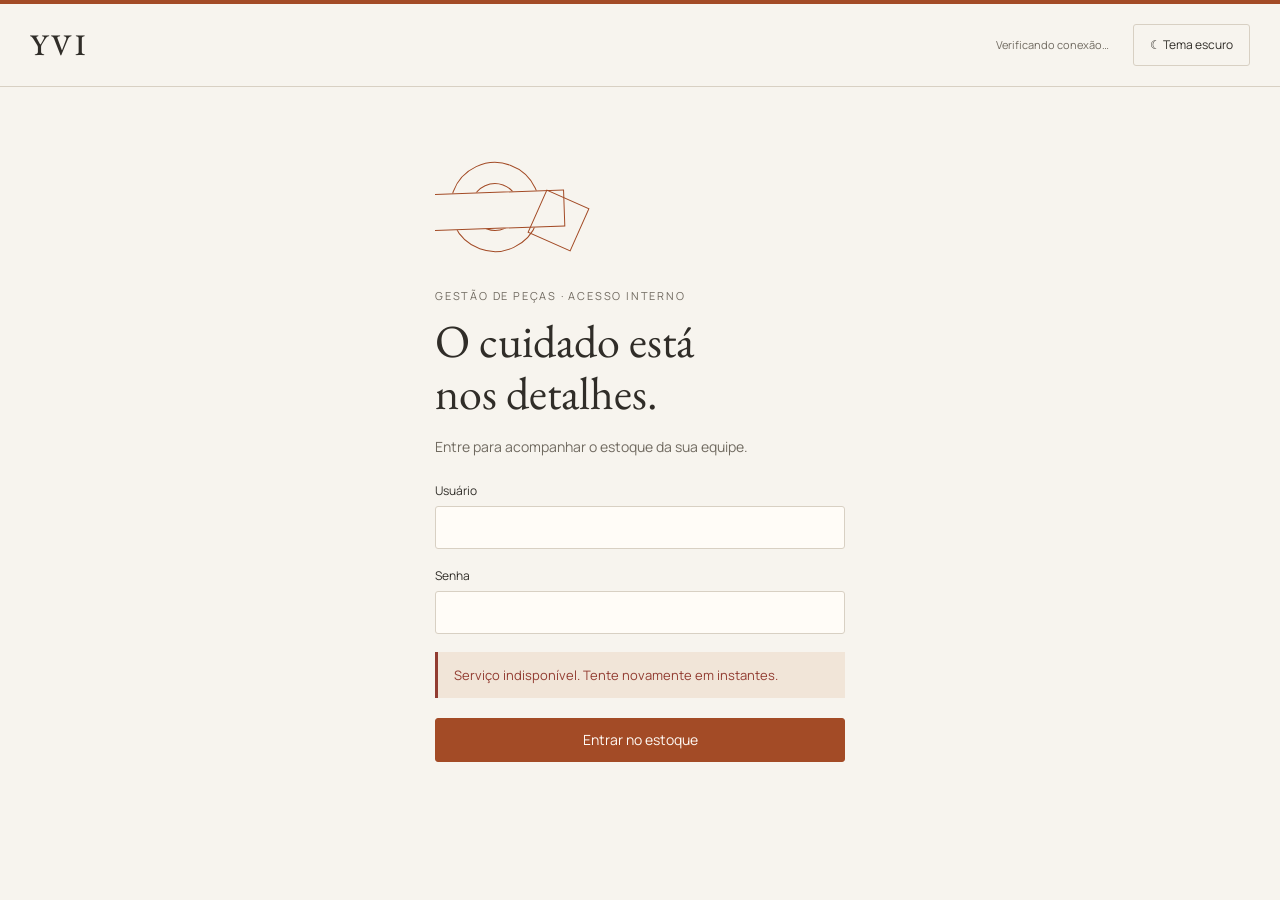
==== templates/index.html @ d7c3c2e6 "Add files via upload" ====
<!doctype html>
<html lang="pt-BR">
<head>
  <meta charset="utf-8"><meta name="viewport" content="width=device-width,initial-scale=1">
  <meta name="color-scheme" content="light dark">
  <title>YVI · Gestão de peças</title>
  <link rel="icon" href="/static/img/yvi.svg">
  <script src="/static/js/theme.js"></script>
  <link rel="stylesheet" href="/static/css/style.css">
  <script src="/static/vendor/socket.io.min.js" defer></script>
  <script src="/static/js/app.js" type="module"></script>
</head>
<body>
  <a class="skip-link" href="#content">Ir para o conteúdo</a>
  <header class="top"><a href="#dashboard" class="brand" aria-label="YVI, início">YVI</a><div class="top-actions"><span id="connection" class="connection" role="status">Verificando conexão…</span><span id="user-name"></span><button id="profile" type="button" class="button quiet profile-button" hidden>Meu perfil</button><button id="theme-toggle" class="button quiet" type="button" aria-label="Alternar tema claro ou escuro">Tema</button><button id="logout" class="button quiet" type="button" hidden>Sair</button></div></header>
  <div id="workspace" class="shell sidebar-collapsed" hidden>
    <aside class="sidebar" id="sidebar"><button id="sidebar-toggle" type="button" class="sidebar-toggle" aria-controls="sidebar-nav" aria-expanded="false" aria-label="Expandir menu" title="Expandir menu"><svg viewBox="0 0 24 24" aria-hidden="true"><path d="m9 5 7 7-7 7"/></svg><span class="nav-label">Recolher menu</span></button><p class="eyebrow">Seu espaço de trabalho</p><nav id="sidebar-nav" aria-label="Navegação principal">
      <button data-view="dashboard" data-permission="dashboard" aria-label="Visão geral" title="Visão geral"><svg viewBox="0 0 24 24" aria-hidden="true"><path d="M3 3h7v7H3zM14 3h7v7h-7zM3 14h7v7H3zM14 14h7v7h-7z"/></svg><span class="nav-label">Visão geral</span></button>
      <button data-view="products" data-permission="products_view" aria-label="Peças e Estoque" title="Peças e Estoque"><svg viewBox="0 0 24 24" aria-hidden="true"><path d="m3 7 9-4 9 4v10l-9 4-9-4V7Zm0 0 9 4 9-4M12 11v10M7 5l9 4"/></svg><span class="nav-label">Peças e Estoque</span></button>
      <button data-view="movements" data-permission="products_view" aria-label="Movimentações" title="Movimentações"><svg viewBox="0 0 24 24" aria-hidden="true"><path d="M3 7h17m-5-5 5 5-5 5M21 17H4m5-5-5 5 5 5"/></svg><span class="nav-label">Movimentações</span></button>
      <button data-view="alerts" data-permission="alerts_view" aria-label="Reposição" title="Reposição"><svg viewBox="0 0 24 24" aria-hidden="true"><path d="M12 3 2 21h20L12 3ZM12 9v5M12 17v1"/></svg><span class="nav-label">Reposição</span></button>
      <button data-view="categories" data-permission="categories_manage" aria-label="Categorias" title="Categorias"><svg viewBox="0 0 24 24" aria-hidden="true"><path d="M3 4h7l3 3h8v13H3V4ZM3 10h18"/></svg><span class="nav-label">Categorias</span></button>
      <button data-view="branches" data-permission="branches_manage" aria-label="Unidades da rede" title="Unidades da rede"><svg viewBox="0 0 24 24" aria-hidden="true"><path d="M4 21V7l8-4 8 4v14M2 21h20M9 21v-6h6v6M8 9h1M15 9h1M8 12h1M15 12h1"/></svg><span class="nav-label">Unidades da rede</span></button>
      <button data-view="users" data-permission="users_manage" aria-label="Usuários e acessos" title="Usuários e acessos"><svg viewBox="0 0 24 24" aria-hidden="true"><path d="M9 12a4 4 0 1 0 0-8 4 4 0 0 0 0 8ZM2 21v-2a7 7 0 0 1 14 0v2M17 4a4 4 0 0 1 0 8M19 15a6 6 0 0 1 3 6"/></svg><span class="nav-label">Usuários e acessos</span></button>
      <button data-view="reports" data-permission="reports_export" aria-label="Relatórios" title="Relatórios"><svg viewBox="0 0 24 24" aria-hidden="true"><path d="M5 3h10l4 4v14H5V3ZM14 3v5h5M8 17v-3M12 17v-6M16 17v-4"/></svg><span class="nav-label">Relatórios</span></button>
    </nav><div class="sidebar-footer">Cada peça,<br>no lugar certo.</div></aside>
    <main id="content" tabindex="-1"><div id="page-status" class="notice" role="status" aria-live="polite" hidden></div><section id="page" aria-busy="true"></section></main>
  </div>
  <section id="login-panel" class="login-panel"><div class="login-art" aria-hidden="true"><div class="ring"></div></div><p class="eyebrow">Gestão de peças · acesso interno</p><h1>O cuidado está<br>nos detalhes.</h1><p class="muted">Entre para acompanhar o estoque da sua equipe.</p><form id="login-form"><label>Usuário<input name="username" autocomplete="username" maxlength="100" required></label><label>Senha<input name="password" type="password" autocomplete="current-password" maxlength="128" required></label><div id="login-error" class="notice error" role="alert" hidden></div><button type="submit" class="button primary">Entrar no estoque</button></form></section>
  <dialog id="editor" aria-labelledby="editor-title"><div class="dialog-heading"><div><p class="eyebrow" id="editor-kicker">Cadastro</p><h2 id="editor-title"></h2></div><button type="button" id="editor-close" class="button quiet">Fechar</button></div><div id="editor-content"></div></dialog>
  <div id="toast" class="toast" role="status" aria-live="polite" hidden></div>
  <noscript><p class="notice error">Ative o JavaScript no navegador para usar o sistema.</p></noscript>
</body>
</html>
---- static/css/style.css ----
@font-face{font-family:Manrope;src:url('/static/fonts/manrope-variable.ttf') format('truetype');font-style:normal;font-weight:200 800;font-display:swap}
@font-face{font-family:'EB Garamond';src:url('/static/fonts/eb-garamond-variable.ttf') format('truetype');font-style:normal;font-weight:400 800;font-display:swap}
:root{color-scheme:light;--paper:#f7f4ee;--panel:#fffcf7;--ink:#302d28;--muted:#706a60;--line:#d8d0c3;--accent:#a34b26;--tint:#f1e5d8;--good:#426448;--bad:#923c31;--on-accent:#fffaf5;--shadow:0 20px 80px #302d2833}
:root[data-theme=dark]{color-scheme:dark;--paper:#22221f;--panel:#2b2b27;--ink:#eee8dc;--muted:#bab3a5;--line:#4b4941;--accent:#e59b73;--tint:#3b3028;--good:#a9c5a4;--bad:#f0a399;--on-accent:#241a13;--shadow:0 20px 80px #0007}
*{box-sizing:border-box}body{margin:0;background:var(--paper);color:var(--ink);font:14px/1.55 Manrope,Arial,sans-serif}button,input,select,textarea{font:inherit;color:inherit}button{cursor:pointer}button:disabled{opacity:.55;cursor:default}button:focus-visible,a:focus-visible,input:focus-visible,select:focus-visible,textarea:focus-visible{outline:2px solid var(--accent);outline-offset:3px}[hidden]{display:none!important}a{color:var(--accent)}h1,h2,h3,p{margin:0}h1{font:400 44px/1.13 'EB Garamond',Georgia,serif}h2{font:400 29px/1.2 'EB Garamond',Georgia,serif}h3{font:500 23px/1.25 'EB Garamond',Georgia,serif}.muted{color:var(--muted)}.eyebrow{text-transform:uppercase;letter-spacing:1.8px;font-size:11px;color:var(--muted);margin-bottom:12px}.skip-link{position:absolute;left:15px;top:-80px;padding:10px;background:var(--panel);z-index:10}.skip-link:focus{top:10px}
.top{padding:20px 30px;border-top:4px solid var(--accent);border-bottom:1px solid var(--line);display:flex;align-items:center;justify-content:space-between;gap:20px;flex-wrap:wrap}.brand{font:500 30px/1 'EB Garamond',Georgia,serif;letter-spacing:3px;color:var(--ink);text-decoration:none}.brand span{font:400 12px Manrope,Arial,sans-serif;letter-spacing:2px;margin-left:8px}.top-actions{display:flex;align-items:center;gap:12px;flex-wrap:wrap;font-size:12px}.connection{font-size:11px;color:var(--muted)}.connection.offline{color:var(--bad)}
.shell{display:grid;grid-template-columns:210px minmax(0,1fr);max-width:1700px;margin:auto;min-height:calc(100vh - 90px)}.sidebar{padding:30px 18px;border-right:1px solid var(--line);display:flex;flex-direction:column}.sidebar .eyebrow{margin-left:10px}nav{display:flex;flex-direction:column;gap:7px}nav button{border:0;background:transparent;text-align:left;padding:12px 13px;border-radius:3px;transition:background .18s,color .18s}nav button:hover,nav button[aria-current=page]{background:var(--tint);color:var(--accent)}nav button[aria-current=page]{font-weight:600}.sidebar-footer{margin-top:auto;padding:50px 10px 10px;color:var(--muted);font:400 21px 'EB Garamond',Georgia,serif}.sidebar-footer p{font:11px Manrope,Arial,sans-serif;margin-top:20px}main{padding:36px;min-width:0}main:focus{outline:none}.page-heading{display:flex;align-items:center;justify-content:space-between;gap:20px;flex-wrap:wrap;margin-bottom:25px}.page-heading p.muted{margin-top:10px;font-size:13px}.actions{display:flex;gap:9px;align-items:center;flex-wrap:wrap}.button{padding:10px 16px;border:1px solid var(--line);border-radius:3px;background:var(--panel);text-decoration:none;display:inline-flex;align-items:center;justify-content:center;gap:8px;min-height:42px;transition:background .18s,transform .18s}.button:hover:not(:disabled){background:var(--tint);transform:translateY(-1px)}.button.primary{background:var(--accent);color:var(--on-accent);border-color:var(--accent)}.button.quiet{background:transparent}.button.danger{color:var(--bad)}.button.small{padding:7px 10px;font-size:12px;min-height:34px}.text-button{color:var(--accent);background:transparent;border:0;padding:7px 0;text-decoration:underline;text-underline-offset:4px}
.hero{display:grid;grid-template-columns:minmax(0,1fr) 220px;gap:30px;align-items:center;margin-bottom:32px}.hero h1{font-size:52px}.hero .muted{margin-top:15px}.art,.login-art{height:190px;position:relative;overflow:hidden;color:var(--accent)}.ring{position:absolute;top:20px;left:35px;width:140px;height:140px;border:1px solid currentColor;border-radius:50%;transform:rotate(-25deg)}.ring:before{content:'';position:absolute;inset:20px;border:1px solid currentColor;border-radius:50%}.ring:after{content:'';position:absolute;left:-20px;top:58px;width:190px;height:35px;border:1px solid currentColor;transform:rotate(23deg);background:var(--paper)}.art:after,.login-art:after{content:'';position:absolute;left:140px;top:105px;width:65px;height:65px;border:1px solid currentColor;transform:rotate(24deg)}.metrics{display:grid;grid-template-columns:repeat(3,minmax(0,1fr));border-top:1px solid var(--line);border-bottom:1px solid var(--line);margin:20px 0 28px}.metric{padding:22px 20px 22px 0}.metric+.metric{border-left:1px solid var(--line);padding-left:25px}.metric .value{font:400 40px/1.1 'EB Garamond',Georgia,serif;margin:7px 0}.metric small{font-size:12px;color:var(--muted)}.financials{display:flex;gap:22px;flex-wrap:wrap;margin:0 0 25px;color:var(--muted);font-size:13px}.financials strong{color:var(--ink);font-weight:500}.section-heading{display:flex;align-items:center;justify-content:space-between;gap:15px;flex-wrap:wrap;margin:28px 0 12px}
.filters{display:flex;gap:12px;flex-wrap:wrap;margin-bottom:20px;align-items:end}.filters label{flex:1;min-width:150px}.filters .search{flex:2;min-width:220px}label{display:block;font-size:12px}input,select,textarea{display:block;width:100%;background:var(--panel);border:1px solid var(--line);border-radius:3px;padding:11px;margin-top:6px;min-width:0}input[type=checkbox]{width:20px;height:20px;accent-color:var(--accent);display:inline-block;margin:0;vertical-align:middle}textarea{resize:vertical}.table-wrap{overflow-x:auto}table{width:100%;border-collapse:collapse;text-align:left;font-size:13px}th{font-weight:500;color:var(--muted);font-size:11px;letter-spacing:.5px;white-space:nowrap}th,td{padding:14px 10px;border-bottom:1px solid var(--line);vertical-align:middle}th:first-child,td:first-child{padding-left:0}th:last-child,td:last-child{padding-right:0}td strong{font-weight:600}td .sub{display:block;color:var(--muted);font-size:11px;margin-top:3px}.numeric{text-align:right;font-variant-numeric:tabular-nums;white-space:nowrap}.badge{font-size:11px;white-space:nowrap;color:var(--good)}.badge.low{color:var(--accent)}.badge.out{color:var(--bad)}td .actions{flex-wrap:nowrap}.pager{display:flex;justify-content:space-between;gap:10px;align-items:center;flex-wrap:wrap;margin-top:20px;color:var(--muted);font-size:12px}.empty{padding:36px 15px;text-align:center;color:var(--muted)}.notice{padding:13px 16px;border-left:3px solid var(--accent);background:var(--tint);font-size:13px;margin-bottom:20px;overflow-wrap:anywhere}.notice.error{border-color:var(--bad);color:var(--bad)}.notice .button{margin-left:12px}.split{display:grid;grid-template-columns:1fr 1fr;gap:28px}.activity{padding:14px 0;border-bottom:1px solid var(--line);display:flex;justify-content:space-between;gap:20px}.activity small{display:block;color:var(--muted)}.report{border-top:1px solid var(--line);padding:24px 0}.report p{margin:12px 0 20px}.loading{padding:40px 0;color:var(--muted)}
.login-panel{max-width:460px;margin:45px auto;padding:25px}.login-panel .login-art{height:110px;margin-bottom:20px}.login-panel .ring{width:90px;height:90px;left:15px;top:5px}.login-panel .ring:after{width:130px;top:30px}.login-panel .login-art:after{left:100px;top:40px;width:45px;height:45px}.login-panel h1{font-size:46px}.login-panel .muted{margin:16px 0 24px}.login-panel label{margin-bottom:18px}.login-panel .button{width:100%}dialog{width:min(640px,calc(100% - 30px));max-height:calc(100dvh - 40px);border:1px solid var(--line);border-radius:5px;background:var(--panel);color:var(--ink);padding:26px;box-shadow:var(--shadow);overflow:auto}dialog::backdrop{background:#17151188;backdrop-filter:blur(4px)}.dialog-heading{display:flex;align-items:start;justify-content:space-between;gap:15px;border-bottom:1px solid var(--line);padding-bottom:18px;margin-bottom:22px}.form-grid{display:grid;grid-template-columns:1fr 1fr;gap:17px}.full{grid-column:1/-1}.form-footer{display:flex;gap:10px;justify-content:flex-end;flex-wrap:wrap;margin-top:24px;padding-top:20px;border-top:1px solid var(--line)}.form-error{color:var(--bad);font-size:12px;margin-top:6px}.balance{display:flex;justify-content:space-between;gap:20px;flex-wrap:wrap;padding:16px 0;border-top:1px solid var(--line);border-bottom:1px solid var(--line);margin-top:20px;color:var(--muted);font-size:12px}.balance strong{display:block;color:var(--ink);font:400 27px 'EB Garamond',Georgia,serif}.toast{position:fixed;bottom:24px;right:24px;max-width:min(450px,calc(100% - 48px));background:var(--panel);padding:15px 20px;border:1px solid var(--line);border-left:3px solid var(--accent);box-shadow:var(--shadow);z-index:5}.subnav{margin:20px 0}.subnav button[aria-pressed=true]{background:var(--tint);color:var(--accent)}.permissions-table td:not(:first-child),.permissions-table th:not(:first-child){text-align:center}.permissions-table td:first-child{min-width:200px}
@media(max-width:1050px){.shell{grid-template-columns:180px minmax(0,1fr)}main{padding:28px}.top{padding:18px 24px}.top .connection{display:none}}
@media(max-width:780px){.shell{grid-template-columns:1fr}.sidebar{border-right:0;border-bottom:1px solid var(--line);padding:12px 16px}.sidebar>.eyebrow,.sidebar-footer{display:none}nav{flex-direction:row;flex-wrap:wrap;gap:4px}nav button{padding:9px 11px;font-size:12px}main{padding:24px}.hero{grid-template-columns:1fr 140px}.hero h1{font-size:42px}.art{height:150px}.ring{left:10px;width:100px;height:100px}.ring:after{width:140px;top:35px}.art:after{left:85px;top:80px;width:45px;height:45px}.split{grid-template-columns:1fr}.top-actions{gap:8px}#user-name{display:none}}
@media(max-width:480px){.top{padding:16px}.brand{font-size:26px}.top-actions .button{font-size:12px;padding:8px}.top-actions{width:100%;justify-content:flex-end}main{padding:20px 16px}.hero{grid-template-columns:1fr}.hero h1{font-size:38px}.hero .art{display:none}h1{font-size:36px}h2{font-size:26px}.metric{padding:18px 9px 18px 0}.metric+.metric{padding-left:10px}.metric .eyebrow{letter-spacing:.4px;font-size:11px}.metric .value{font-size:32px}.metric small{font-size:11px}.filters label,.filters .search{min-width:100%;flex:1}.form-grid{grid-template-columns:1fr}input,select,textarea{font-size:16px}.button,.button.small,nav button{min-height:44px}.actions{gap:6px}dialog{padding:20px}.login-panel{margin:15px auto}.financials{gap:12px}.permissions-table td:first-child{min-width:150px}}
@media(prefers-reduced-motion:reduce){*,*::before,*::after{animation:none!important;transition:none!important;scroll-behavior:auto!important}}

.shelf-art{height:210px;display:flex;justify-content:center}.shelf-art:after{display:none}.shelf-art svg{width:220px;max-width:100%;height:100%}
.flow-chart{margin-top:30px;border-top:1px solid var(--line);padding-top:4px}.flow-chart .section-heading{margin-top:20px}.flow-chart .section-heading .muted{font-size:12px;margin-top:8px}.flow-chart .section-heading label{min-width:140px}.flow-legend{display:flex;gap:25px;flex-wrap:wrap;margin:20px 0 4px;font-size:13px}.flow-legend span:before{content:'';display:inline-block;width:10px;height:10px;border-radius:2px;margin-right:8px}.flow-in:before{background:var(--good)}.flow-out:before{background:var(--accent)}.flow-plot{overflow-x:auto}.flow-plot svg{display:block;width:100%;min-width:520px;max-height:285px}.flow-grid{stroke:var(--line);stroke-width:1}.flow-label{fill:var(--muted);font:12px Manrope,Arial,sans-serif}.flow-bar-in{fill:var(--good)}.flow-bar-out{fill:var(--accent)}.flow-empty{font-size:12px;margin:8px 0 18px}.flow-details{font-size:12px;margin-top:12px}.flow-details summary{cursor:pointer;color:var(--muted);padding:8px 0}.flow-details summary:focus-visible{outline:2px solid var(--accent);outline-offset:3px}

/* Shared status and movement colors across lists, dialogs and dashboard. */
:root{--warning:#895b15;--good-surface:#e9efe8;--bad-surface:#f7e9e6;--warning-surface:#f4ead6}
:root[data-theme=dark]{--warning:#e5be74;--good-surface:#2d3b2e;--bad-surface:#442e2a;--warning-surface:#423822}
.badge.stock-status{display:inline-flex;align-items:center;gap:8px;padding:6px 10px;border-radius:20px;font-size:12px;font-weight:700;line-height:1.4;background:var(--good-surface);color:var(--good)}
.stock-status:before{content:'';width:8px;height:8px;border-radius:50%;background:currentColor;flex:0 0 8px}
.badge.stock-status.low{color:var(--warning);background:var(--warning-surface)}.badge.stock-status.out{color:var(--bad);background:var(--bad-surface)}
.button.movement-in{color:var(--good);background:var(--good-surface);border-color:var(--good);font-weight:700}.button.movement-out{color:var(--bad);background:var(--bad-surface);border-color:var(--bad);font-weight:700}
.button.movement-in:hover:not(:disabled){background:var(--good-surface);box-shadow:inset 0 0 0 1px var(--good)}.button.movement-out:hover:not(:disabled){background:var(--bad-surface);box-shadow:inset 0 0 0 1px var(--bad)}
.movement-in-text,.flow-in{color:var(--good);font-weight:650}.movement-out-text,.flow-out{color:var(--bad);font-weight:650}.flow-out:before,.flow-bar-out{background:var(--bad);fill:var(--bad)}
/* Click-controlled rail: icon names remain accessible when labels are hidden. */
.shell{--sidebar-width:236px;position:relative;grid-template-columns:var(--sidebar-width) minmax(0,1fr);transition:grid-template-columns .26s cubic-bezier(.2,.7,.2,1)}
.shell.sidebar-collapsed{--sidebar-width:76px}
.sidebar{position:sticky;top:0;align-self:start;min-height:calc(100dvh - 90px);min-width:0;padding:18px 12px;border-right:1px solid var(--line);border-bottom:0;overflow:hidden;background:var(--paper);z-index:2}
.sidebar .eyebrow{display:block;margin:22px 10px 14px;white-space:nowrap;transition:opacity .16s}
.sidebar nav{display:flex;flex-direction:column;flex-wrap:nowrap;gap:6px}
.sidebar nav button,.sidebar-toggle{display:flex;align-items:center;gap:12px;width:100%;min-height:46px;padding:11px 12px;border:0;background:transparent;color:var(--ink);text-align:left;white-space:nowrap;font-size:13px;border-radius:4px}
.sidebar nav button svg,.sidebar-toggle svg{display:block;width:22px;height:22px;flex:0 0 22px;fill:none;stroke:currentColor;stroke-width:1.5;stroke-linecap:round;stroke-linejoin:round}
.sidebar .nav-label{opacity:1;transition:opacity .16s;overflow:hidden}
.sidebar-toggle{border:1px solid var(--line);color:var(--muted);font-size:12px}
.sidebar-toggle svg{transition:transform .26s;transform:rotate(180deg)}
.sidebar nav button:hover,.sidebar-toggle:hover{background:var(--tint);color:var(--accent)}.sidebar nav button[aria-current=page]{background:var(--tint);color:var(--accent);font-weight:700}
.sidebar nav button[aria-current=page] svg{stroke-width:2}
.sidebar-collapsed .nav-label{opacity:0;width:0;flex:0 0 0}.sidebar-collapsed .sidebar nav button,.sidebar-collapsed .sidebar-toggle{gap:0;justify-content:center;padding:11px 0}
.sidebar-collapsed .sidebar-toggle svg{transform:rotate(0)}
.sidebar .sidebar-footer{display:block;white-space:nowrap;transition:opacity .16s;padding:50px 10px 10px}
.sidebar-collapsed .sidebar-footer,.sidebar-collapsed .sidebar>.eyebrow{opacity:0;visibility:hidden}
@media(max-width:780px){.shell,.shell.sidebar-collapsed{--sidebar-width:64px}.sidebar{padding:12px 8px;min-height:calc(100dvh - 110px)}.shell:not(.sidebar-collapsed) .sidebar{position:absolute;top:0;left:0;width:236px;min-height:100%;box-shadow:12px 0 32px #0002}.sidebar>.eyebrow{display:block}.sidebar nav button{font-size:13px}main{padding:24px 18px}.sidebar .sidebar-footer{display:block}.sidebar-toggle,.sidebar nav button{min-height:46px}}
@media(max-width:480px){main{padding:22px 12px}.page-heading h1{font-size:32px}.sidebar .sidebar-footer{font-size:19px}}
@media(prefers-reduced-motion:reduce){.shell,.sidebar .nav-label,.sidebar-toggle svg,.sidebar .sidebar-footer,.sidebar .eyebrow{transition:none!important}}
.category-icon{width:24px;height:24px;flex:none;fill:none;stroke:currentColor;stroke-width:1.6;stroke-linecap:round;stroke-linejoin:round}
.category-label{display:inline-flex;gap:12px;align-items:center;font-weight:650}
.icon-picker{border:0;padding:0;margin:0;display:grid;grid-template-columns:repeat(4,minmax(0,1fr));gap:8px}
.icon-picker legend{margin-bottom:12px}.icon-picker label{position:relative;display:flex;align-items:center;justify-content:center;flex-direction:column;gap:6px;padding:12px 4px;border:1px solid var(--line);border-radius:8px;cursor:pointer;font-size:12px}
.icon-picker input{position:absolute;opacity:0;width:1px;height:1px}.icon-picker label:has(input:checked){color:var(--accent);border:2px solid currentColor;padding:11px 3px}.icon-picker label:has(input:focus-visible){outline:2px solid var(--ink);outline-offset:3px}
.piece-combobox{position:relative;min-width:0}.piece-combobox>label{display:block;margin-bottom:8px}.piece-combobox>input{width:100%}.piece-combobox small{display:block;margin-top:6px}
#piece-options{position:absolute;top:78px;left:0;right:0;z-index:10;max-height:220px;overflow-y:auto;background:var(--paper);color:var(--ink);border:1px solid var(--line);border-radius:8px;box-shadow:0 12px 32px #0002}
#piece-options [role=option]{padding:12px;cursor:pointer;border-bottom:1px solid var(--line)}#piece-options [role=option]:hover,#piece-options [aria-selected=true]{background:var(--accent);color:#fff}
.avatar{position:relative;display:inline-flex;flex:none;align-items:center;justify-content:center;width:34px;height:34px;border-radius:50%;background:var(--accent);color:#fff;font-weight:700;font-size:12px;overflow:hidden}.avatar img{position:absolute;width:100%;height:100%;object-fit:cover}
.profile-button{display:inline-flex;align-items:center;gap:8px}.profile-preview{display:flex;align-items:center;gap:16px}.profile-preview>.avatar,.profile-preview>img{width:88px;height:88px;border-radius:50%;object-fit:cover;font-size:26px}
@media(max-width:600px){.icon-picker{grid-template-columns:repeat(3,minmax(0,1fr))}.profile-button>span:not(.avatar){display:none}#user-name{display:none}}
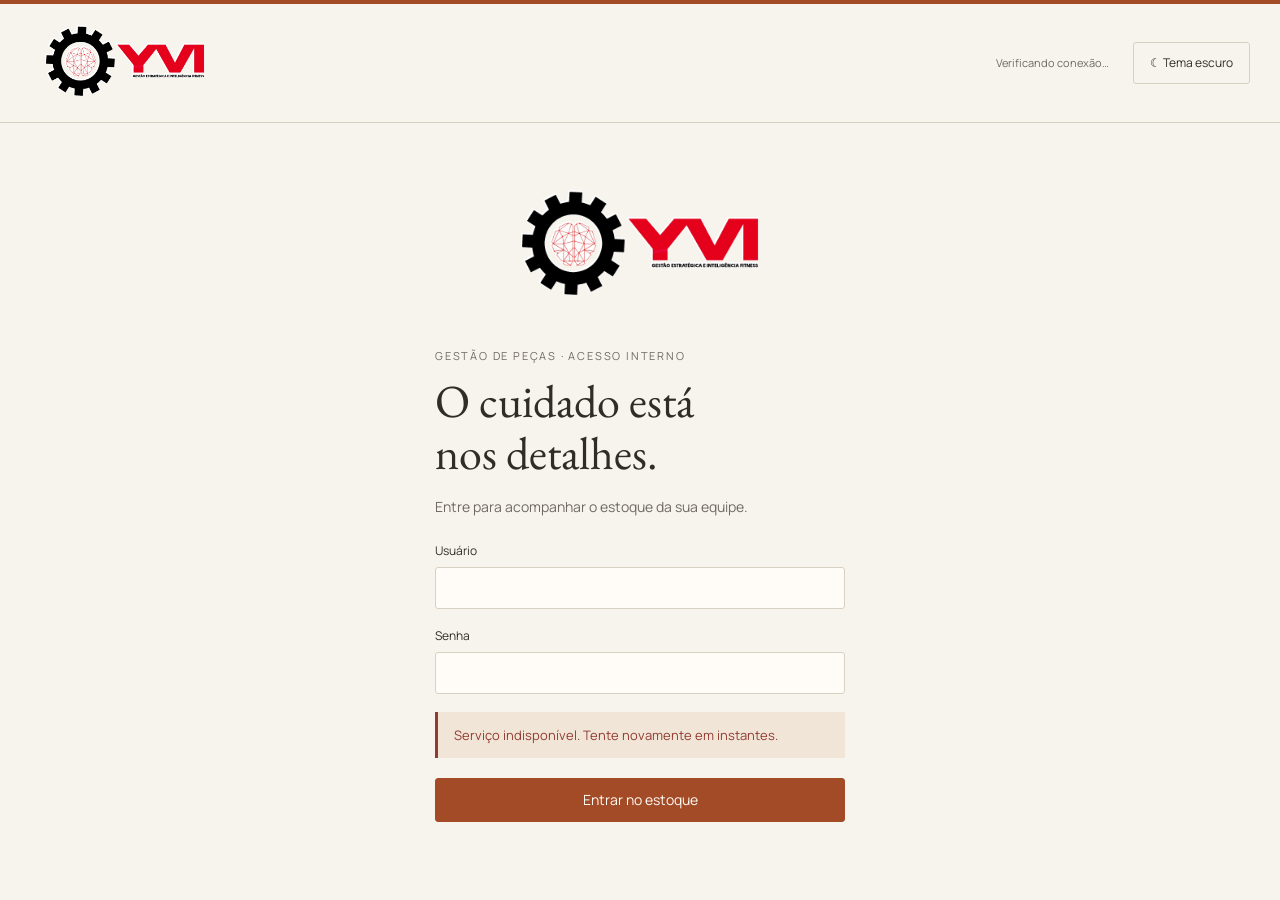
==== commit 8cffa5aa: "Add files via upload" ====
--- a/templates/index.html
+++ b/templates/index.html
@@ -4,7 +4,7 @@
   <meta charset="utf-8"><meta name="viewport" content="width=device-width,initial-scale=1">
   <meta name="color-scheme" content="light dark">
   <title>YVI · Gestão de peças</title>
-  <link rel="icon" href="/static/img/yvi.svg">
+  <link rel="icon" type="image/png" href="/static/img/yvi-company-logo.png">
   <script src="/static/js/theme.js"></script>
   <link rel="stylesheet" href="/static/css/style.css">
   <script src="/static/vendor/socket.io.min.js" defer></script>
@@ -12,7 +12,7 @@
 </head>
 <body>
   <a class="skip-link" href="#content">Ir para o conteúdo</a>
-  <header class="top"><a href="#dashboard" class="brand" aria-label="YVI, início">YVI</a><div class="top-actions"><span id="connection" class="connection" role="status">Verificando conexão…</span><span id="user-name"></span><button id="profile" type="button" class="button quiet profile-button" hidden>Meu perfil</button><button id="theme-toggle" class="button quiet" type="button" aria-label="Alternar tema claro ou escuro">Tema</button><button id="logout" class="button quiet" type="button" hidden>Sair</button></div></header>
+  <header class="top"><a href="#dashboard" class="brand company-brand" aria-label="YVI, início"><img src="/static/img/yvi-company-logo.png" alt="YVI — Gestão estratégica e inteligência fitness" width="1280" height="720"></a><div class="top-actions"><span id="connection" class="connection" role="status">Verificando conexão…</span><span id="user-name"></span><button id="profile" type="button" class="button quiet profile-button" hidden>Meu perfil</button><button id="theme-toggle" class="button quiet" type="button" aria-label="Alternar tema claro ou escuro">Tema</button><button id="logout" class="button quiet" type="button" hidden>Sair</button></div></header>
   <div id="workspace" class="shell sidebar-collapsed" hidden>
     <aside class="sidebar" id="sidebar"><button id="sidebar-toggle" type="button" class="sidebar-toggle" aria-controls="sidebar-nav" aria-expanded="false" aria-label="Expandir menu" title="Expandir menu"><svg viewBox="0 0 24 24" aria-hidden="true"><path d="m9 5 7 7-7 7"/></svg><span class="nav-label">Recolher menu</span></button><p class="eyebrow">Seu espaço de trabalho</p><nav id="sidebar-nav" aria-label="Navegação principal">
       <button data-view="dashboard" data-permission="dashboard" aria-label="Visão geral" title="Visão geral"><svg viewBox="0 0 24 24" aria-hidden="true"><path d="M3 3h7v7H3zM14 3h7v7h-7zM3 14h7v7H3zM14 14h7v7h-7z"/></svg><span class="nav-label">Visão geral</span></button>
@@ -24,9 +24,9 @@
       <button data-view="users" data-permission="users_manage" aria-label="Usuários e acessos" title="Usuários e acessos"><svg viewBox="0 0 24 24" aria-hidden="true"><path d="M9 12a4 4 0 1 0 0-8 4 4 0 0 0 0 8ZM2 21v-2a7 7 0 0 1 14 0v2M17 4a4 4 0 0 1 0 8M19 15a6 6 0 0 1 3 6"/></svg><span class="nav-label">Usuários e acessos</span></button>
       <button data-view="reports" data-permission="reports_export" aria-label="Relatórios" title="Relatórios"><svg viewBox="0 0 24 24" aria-hidden="true"><path d="M5 3h10l4 4v14H5V3ZM14 3v5h5M8 17v-3M12 17v-6M16 17v-4"/></svg><span class="nav-label">Relatórios</span></button>
     </nav><div class="sidebar-footer">Cada peça,<br>no lugar certo.</div></aside>
-    <main id="content" tabindex="-1"><div id="page-status" class="notice" role="status" aria-live="polite" hidden></div><section id="page" aria-busy="true"></section></main>
+    <main id="content" tabindex="-1"><div class="unit-toolbar"><label for="branch-filter">Filtrar por unidade<select id="branch-filter" aria-describedby="branch-scope"><option value="">Todas as academias</option></select></label><p id="branch-scope" class="muted" role="status">Exibindo informações de todas as unidades.</p></div><div id="page-status" class="notice" role="status" aria-live="polite" hidden></div><section id="page" aria-busy="true"></section></main>
   </div>
-  <section id="login-panel" class="login-panel"><div class="login-art" aria-hidden="true"><div class="ring"></div></div><p class="eyebrow">Gestão de peças · acesso interno</p><h1>O cuidado está<br>nos detalhes.</h1><p class="muted">Entre para acompanhar o estoque da sua equipe.</p><form id="login-form"><label>Usuário<input name="username" autocomplete="username" maxlength="100" required></label><label>Senha<input name="password" type="password" autocomplete="current-password" maxlength="128" required></label><div id="login-error" class="notice error" role="alert" hidden></div><button type="submit" class="button primary">Entrar no estoque</button></form></section>
+  <section id="login-panel" class="login-panel"><div class="login-company-logo"><img src="/static/img/yvi-company-logo.png" alt="YVI — Gestão estratégica e inteligência fitness" width="1280" height="720"></div><p class="eyebrow">Gestão de peças · acesso interno</p><h1>O cuidado está<br>nos detalhes.</h1><p class="muted">Entre para acompanhar o estoque da sua equipe.</p><form id="login-form"><label>Usuário<input name="username" autocomplete="username" maxlength="100" required></label><label>Senha<input name="password" type="password" autocomplete="current-password" maxlength="128" required></label><div id="login-error" class="notice error" role="alert" hidden></div><button type="submit" class="button primary">Entrar no estoque</button></form></section>
   <dialog id="editor" aria-labelledby="editor-title"><div class="dialog-heading"><div><p class="eyebrow" id="editor-kicker">Cadastro</p><h2 id="editor-title"></h2></div><button type="button" id="editor-close" class="button quiet">Fechar</button></div><div id="editor-content"></div></dialog>
   <div id="toast" class="toast" role="status" aria-live="polite" hidden></div>
   <noscript><p class="notice error">Ative o JavaScript no navegador para usar o sistema.</p></noscript>
--- a/static/css/style.css
+++ b/static/css/style.css
@@ -56,3 +56,14 @@
 .avatar{position:relative;display:inline-flex;flex:none;align-items:center;justify-content:center;width:34px;height:34px;border-radius:50%;background:var(--accent);color:#fff;font-weight:700;font-size:12px;overflow:hidden}.avatar img{position:absolute;width:100%;height:100%;object-fit:cover}
 .profile-button{display:inline-flex;align-items:center;gap:8px}.profile-preview{display:flex;align-items:center;gap:16px}.profile-preview>.avatar,.profile-preview>img{width:88px;height:88px;border-radius:50%;object-fit:cover;font-size:26px}
 @media(max-width:600px){.icon-picker{grid-template-columns:repeat(3,minmax(0,1fr))}.profile-button>span:not(.avatar){display:none}#user-name{display:none}}
+.company-brand{display:flex;align-items:center;justify-content:center;width:190px;height:78px;padding:4px 8px;flex:none}
+.company-brand img{display:block;width:100%;height:auto;flex:none}
+.login-company-logo{display:flex;align-items:center;justify-content:center;padding:8px 12px;margin:0 0 20px}
+.login-company-logo img{display:block;width:100%;height:auto;max-width:260px}
+.company-brand img,.login-company-logo img{filter:drop-shadow(.6px 0 0 #fff) drop-shadow(-.6px 0 0 #fff) drop-shadow(0 .6px 0 #fff) drop-shadow(0 -.6px 0 #fff)}
+.login-panel{margin:22px auto;padding:20px 25px}
+.unit-toolbar{display:flex;align-items:end;gap:14px;flex-wrap:wrap;margin:0 0 28px;padding:0 0 20px;border-bottom:1px solid var(--line)}
+.unit-toolbar label{flex:0 1 420px;min-width:320px;max-width:100%;font-weight:650}.unit-toolbar select{margin-top:7px;width:100%;max-width:100%;min-height:52px;padding:12px 16px;font-size:15px}
+.unit-toolbar p{flex:1 1 260px;font-size:12px;line-height:1.6;padding-bottom:6px}
+.unit-toolbar.filtered{border-bottom-color:var(--accent)}
+@media(max-width:600px){.company-brand{width:148px;height:62px}.unit-toolbar{gap:12px}.unit-toolbar label{min-width:0;flex:1 1 100%}.unit-toolbar p{flex-basis:100%;padding:0}.top{padding:14px 18px}}
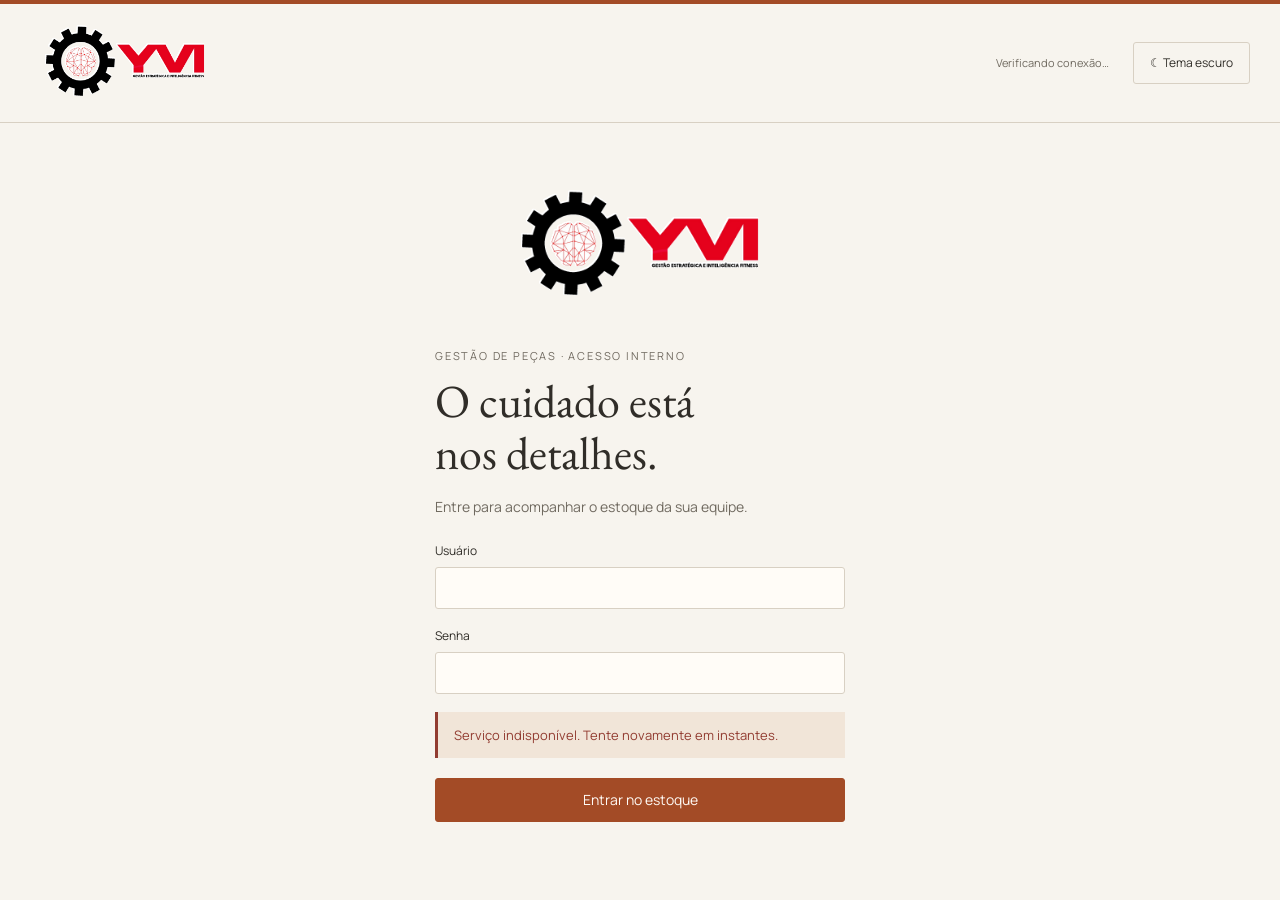
==== commit 4fba5ece: "Add files via upload" ====
--- a/templates/index.html
+++ b/templates/index.html
@@ -23,7 +23,8 @@
       <button data-view="branches" data-permission="branches_manage" aria-label="Unidades da rede" title="Unidades da rede"><svg viewBox="0 0 24 24" aria-hidden="true"><path d="M4 21V7l8-4 8 4v14M2 21h20M9 21v-6h6v6M8 9h1M15 9h1M8 12h1M15 12h1"/></svg><span class="nav-label">Unidades da rede</span></button>
       <button data-view="users" data-permission="users_manage" aria-label="Usuários e acessos" title="Usuários e acessos"><svg viewBox="0 0 24 24" aria-hidden="true"><path d="M9 12a4 4 0 1 0 0-8 4 4 0 0 0 0 8ZM2 21v-2a7 7 0 0 1 14 0v2M17 4a4 4 0 0 1 0 8M19 15a6 6 0 0 1 3 6"/></svg><span class="nav-label">Usuários e acessos</span></button>
       <button data-view="reports" data-permission="reports_export" aria-label="Relatórios" title="Relatórios"><svg viewBox="0 0 24 24" aria-hidden="true"><path d="M5 3h10l4 4v14H5V3ZM14 3v5h5M8 17v-3M12 17v-6M16 17v-4"/></svg><span class="nav-label">Relatórios</span></button>
-    </nav><div class="sidebar-footer">Cada peça,<br>no lugar certo.</div></aside>
+      <button data-view="notifications" data-permission="users_manage" aria-label="Notificações" title="Notificações"><svg viewBox="0 0 24 24" aria-hidden="true"><path d="M3 5h18v14H3V5Zm0 0 9 8 9-8"/></svg><span class="nav-label">Notificações</span></button>
+    </nav><div class="sidebar-footer">Cada peça,<br>no lugar certo.</div></aside>
     <main id="content" tabindex="-1"><div class="unit-toolbar"><label for="branch-filter">Filtrar por unidade<select id="branch-filter" aria-describedby="branch-scope"><option value="">Todas as academias</option></select></label><p id="branch-scope" class="muted" role="status">Exibindo informações de todas as unidades.</p></div><div id="page-status" class="notice" role="status" aria-live="polite" hidden></div><section id="page" aria-busy="true"></section></main>
   </div>
   <section id="login-panel" class="login-panel"><div class="login-company-logo"><img src="/static/img/yvi-company-logo.png" alt="YVI — Gestão estratégica e inteligência fitness" width="1280" height="720"></div><p class="eyebrow">Gestão de peças · acesso interno</p><h1>O cuidado está<br>nos detalhes.</h1><p class="muted">Entre para acompanhar o estoque da sua equipe.</p><form id="login-form"><label>Usuário<input name="username" autocomplete="username" maxlength="100" required></label><label>Senha<input name="password" type="password" autocomplete="current-password" maxlength="128" required></label><div id="login-error" class="notice error" role="alert" hidden></div><button type="submit" class="button primary">Entrar no estoque</button></form></section>
--- a/static/css/style.css
+++ b/static/css/style.css
@@ -66,4 +66,5 @@
 .unit-toolbar label{flex:0 1 420px;min-width:320px;max-width:100%;font-weight:650}.unit-toolbar select{margin-top:7px;width:100%;max-width:100%;min-height:52px;padding:12px 16px;font-size:15px}
 .unit-toolbar p{flex:1 1 260px;font-size:12px;line-height:1.6;padding-bottom:6px}
 .unit-toolbar.filtered{border-bottom-color:var(--accent)}
+.notification-card{background:var(--panel);border:1px solid var(--line);padding:24px;margin:0 0 22px}.notification-card h2{margin:0 0 18px}.notification-card h3{margin:24px 0 12px}.notification-card p{line-height:1.6;margin:12px 0}.notification-card .actions{margin:18px 0;flex-wrap:wrap}.notification-card details{margin:16px 0}.notification-card summary{cursor:pointer}.notification-url{display:block;overflow-wrap:anywhere;margin-top:12px;font-size:12px}.notification-recipients{padding-left:20px;line-height:1.9}.notifications-page .table-wrap{margin-top:18px}.notifications-page td .sub{max-width:310px;white-space:normal;overflow-wrap:anywhere}
 @media(max-width:600px){.company-brand{width:148px;height:62px}.unit-toolbar{gap:12px}.unit-toolbar label{min-width:0;flex:1 1 100%}.unit-toolbar p{flex-basis:100%;padding:0}.top{padding:14px 18px}}
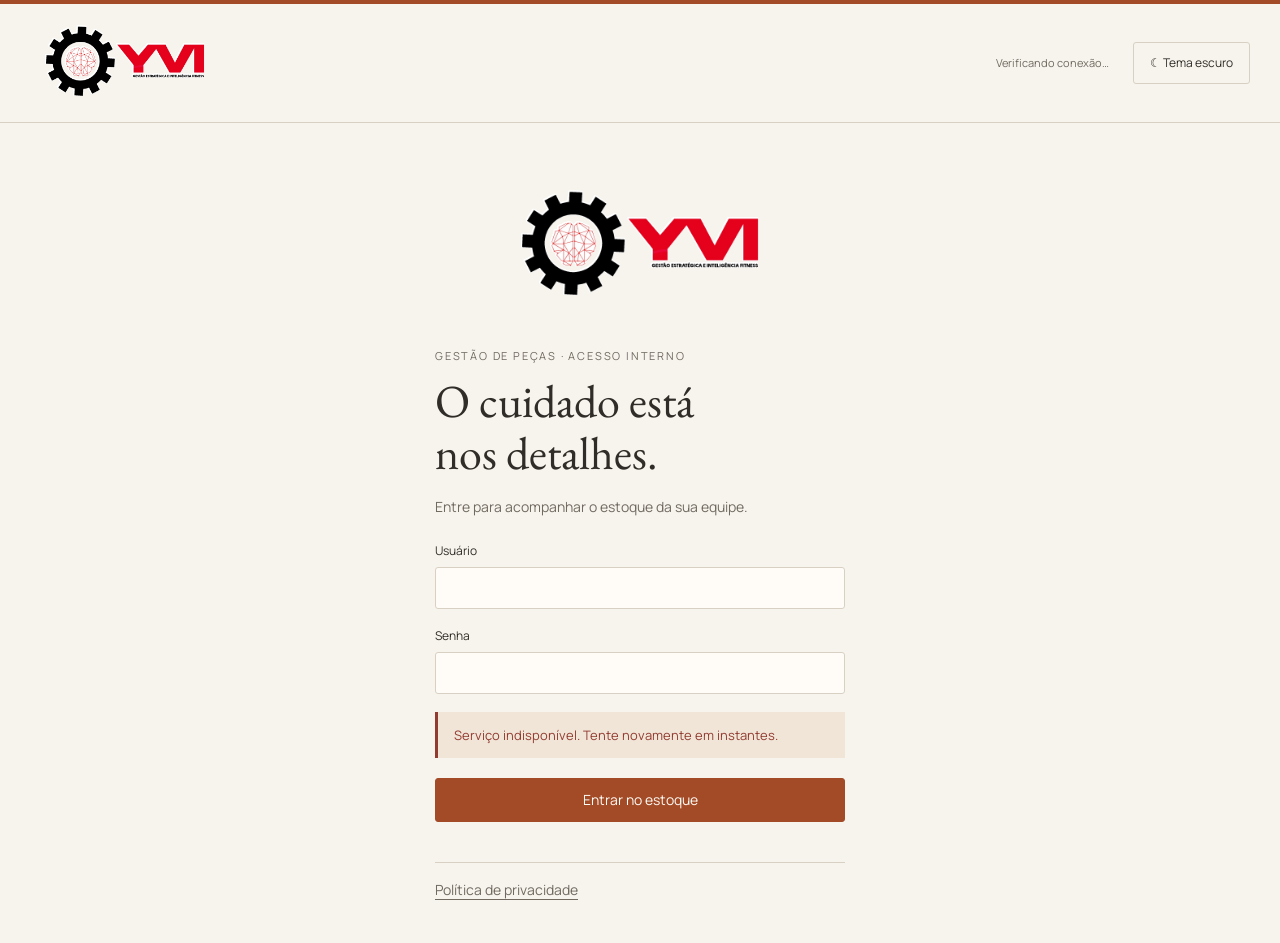
==== commit 26c7d092: "Add files via upload" ====
--- a/templates/index.html
+++ b/templates/index.html
@@ -4,7 +4,7 @@
   <meta charset="utf-8"><meta name="viewport" content="width=device-width,initial-scale=1">
   <meta name="color-scheme" content="light dark">
   <title>YVI · Gestão de peças</title>
-  <link rel="icon" type="image/png" href="/static/img/yvi-company-logo.png">
+  <link rel="icon" type="image/png" href="/static/img/yvi-company-logo.png">
   <script src="/static/js/theme.js"></script>
   <link rel="stylesheet" href="/static/css/style.css">
   <script src="/static/vendor/socket.io.min.js" defer></script>
@@ -12,7 +12,7 @@
 </head>
 <body>
   <a class="skip-link" href="#content">Ir para o conteúdo</a>
-  <header class="top"><a href="#dashboard" class="brand company-brand" aria-label="YVI, início"><img src="/static/img/yvi-company-logo.png" alt="YVI — Gestão estratégica e inteligência fitness" width="1280" height="720"></a><div class="top-actions"><span id="connection" class="connection" role="status">Verificando conexão…</span><span id="user-name"></span><button id="profile" type="button" class="button quiet profile-button" hidden>Meu perfil</button><button id="theme-toggle" class="button quiet" type="button" aria-label="Alternar tema claro ou escuro">Tema</button><button id="logout" class="button quiet" type="button" hidden>Sair</button></div></header>
+  <header class="top"><a href="#dashboard" class="brand company-brand" aria-label="YVI, início"><img src="/static/img/yvi-company-logo.png" alt="YVI — Gestão estratégica e inteligência fitness" width="1280" height="720"></a><div class="top-actions"><span id="connection" class="connection" role="status">Verificando conexão…</span><span id="user-name"></span><button id="profile" type="button" class="button quiet profile-button" hidden>Meu perfil</button><button id="theme-toggle" class="button quiet" type="button" aria-label="Alternar tema claro ou escuro">Tema</button><button id="logout" class="button quiet" type="button" hidden>Sair</button></div></header>
   <div id="workspace" class="shell sidebar-collapsed" hidden>
     <aside class="sidebar" id="sidebar"><button id="sidebar-toggle" type="button" class="sidebar-toggle" aria-controls="sidebar-nav" aria-expanded="false" aria-label="Expandir menu" title="Expandir menu"><svg viewBox="0 0 24 24" aria-hidden="true"><path d="m9 5 7 7-7 7"/></svg><span class="nav-label">Recolher menu</span></button><p class="eyebrow">Seu espaço de trabalho</p><nav id="sidebar-nav" aria-label="Navegação principal">
       <button data-view="dashboard" data-permission="dashboard" aria-label="Visão geral" title="Visão geral"><svg viewBox="0 0 24 24" aria-hidden="true"><path d="M3 3h7v7H3zM14 3h7v7h-7zM3 14h7v7H3zM14 14h7v7h-7z"/></svg><span class="nav-label">Visão geral</span></button>
@@ -23,11 +23,11 @@
       <button data-view="branches" data-permission="branches_manage" aria-label="Unidades da rede" title="Unidades da rede"><svg viewBox="0 0 24 24" aria-hidden="true"><path d="M4 21V7l8-4 8 4v14M2 21h20M9 21v-6h6v6M8 9h1M15 9h1M8 12h1M15 12h1"/></svg><span class="nav-label">Unidades da rede</span></button>
       <button data-view="users" data-permission="users_manage" aria-label="Usuários e acessos" title="Usuários e acessos"><svg viewBox="0 0 24 24" aria-hidden="true"><path d="M9 12a4 4 0 1 0 0-8 4 4 0 0 0 0 8ZM2 21v-2a7 7 0 0 1 14 0v2M17 4a4 4 0 0 1 0 8M19 15a6 6 0 0 1 3 6"/></svg><span class="nav-label">Usuários e acessos</span></button>
       <button data-view="reports" data-permission="reports_export" aria-label="Relatórios" title="Relatórios"><svg viewBox="0 0 24 24" aria-hidden="true"><path d="M5 3h10l4 4v14H5V3ZM14 3v5h5M8 17v-3M12 17v-6M16 17v-4"/></svg><span class="nav-label">Relatórios</span></button>
-      <button data-view="notifications" data-permission="users_manage" aria-label="Notificações" title="Notificações"><svg viewBox="0 0 24 24" aria-hidden="true"><path d="M3 5h18v14H3V5Zm0 0 9 8 9-8"/></svg><span class="nav-label">Notificações</span></button>
-    </nav><div class="sidebar-footer">Cada peça,<br>no lugar certo.</div></aside>
-    <main id="content" tabindex="-1"><div class="unit-toolbar"><label for="branch-filter">Filtrar por unidade<select id="branch-filter" aria-describedby="branch-scope"><option value="">Todas as academias</option></select></label><p id="branch-scope" class="muted" role="status">Exibindo informações de todas as unidades.</p></div><div id="page-status" class="notice" role="status" aria-live="polite" hidden></div><section id="page" aria-busy="true"></section></main>
+      <button data-view="notifications" data-permission="users_manage" aria-label="Notificações" title="Notificações"><svg viewBox="0 0 24 24" aria-hidden="true"><path d="M3 5h18v14H3V5Zm0 0 9 8 9-8"/></svg><span class="nav-label">Notificações</span></button>
+    </nav><div class="sidebar-footer">Cada peça,<br>no lugar certo.</div></aside>
+    <main id="content" tabindex="-1"><div class="unit-toolbar"><label for="branch-filter">Filtrar por unidade<select id="branch-filter" aria-describedby="branch-scope"><option value="">Todas as academias</option></select></label><p id="branch-scope" class="muted" role="status">Exibindo informações de todas as unidades.</p></div><div id="page-status" class="notice" role="status" aria-live="polite" hidden></div><section id="page" aria-busy="true"></section></main>
   </div>
-  <section id="login-panel" class="login-panel"><div class="login-company-logo"><img src="/static/img/yvi-company-logo.png" alt="YVI — Gestão estratégica e inteligência fitness" width="1280" height="720"></div><p class="eyebrow">Gestão de peças · acesso interno</p><h1>O cuidado está<br>nos detalhes.</h1><p class="muted">Entre para acompanhar o estoque da sua equipe.</p><form id="login-form"><label>Usuário<input name="username" autocomplete="username" maxlength="100" required></label><label>Senha<input name="password" type="password" autocomplete="current-password" maxlength="128" required></label><div id="login-error" class="notice error" role="alert" hidden></div><button type="submit" class="button primary">Entrar no estoque</button></form></section>
+  <section id="login-panel" class="login-panel"><div class="login-company-logo"><img src="/static/img/yvi-company-logo.png" alt="YVI — Gestão estratégica e inteligência fitness" width="1280" height="720"></div><p class="eyebrow">Gestão de peças · acesso interno</p><h1>O cuidado está<br>nos detalhes.</h1><p class="muted">Entre para acompanhar o estoque da sua equipe.</p><form id="login-form"><label>Usuário<input name="username" autocomplete="username" maxlength="100" required></label><label>Senha<input name="password" type="password" autocomplete="current-password" maxlength="128" required></label><div id="login-error" class="notice error" role="alert" hidden></div><button type="submit" class="button primary">Entrar no estoque</button></form><footer class="page-footer"><a href="/politica-de-privacidade">Política de privacidade</a></footer></section>
   <dialog id="editor" aria-labelledby="editor-title"><div class="dialog-heading"><div><p class="eyebrow" id="editor-kicker">Cadastro</p><h2 id="editor-title"></h2></div><button type="button" id="editor-close" class="button quiet">Fechar</button></div><div id="editor-content"></div></dialog>
   <div id="toast" class="toast" role="status" aria-live="polite" hidden></div>
   <noscript><p class="notice error">Ative o JavaScript no navegador para usar o sistema.</p></noscript>
--- a/static/css/style.css
+++ b/static/css/style.css
@@ -68,3 +68,11 @@
 .unit-toolbar.filtered{border-bottom-color:var(--accent)}
 .notification-card{background:var(--panel);border:1px solid var(--line);padding:24px;margin:0 0 22px}.notification-card h2{margin:0 0 18px}.notification-card h3{margin:24px 0 12px}.notification-card p{line-height:1.6;margin:12px 0}.notification-card .actions{margin:18px 0;flex-wrap:wrap}.notification-card details{margin:16px 0}.notification-card summary{cursor:pointer}.notification-url{display:block;overflow-wrap:anywhere;margin-top:12px;font-size:12px}.notification-recipients{padding-left:20px;line-height:1.9}.notifications-page .table-wrap{margin-top:18px}.notifications-page td .sub{max-width:310px;white-space:normal;overflow-wrap:anywhere}
 @media(max-width:600px){.company-brand{width:148px;height:62px}.unit-toolbar{gap:12px}.unit-toolbar label{min-width:0;flex:1 1 100%}.unit-toolbar p{flex-basis:100%;padding:0}.top{padding:14px 18px}}
+/* Public privacy page and dashboard footer. */
+.page-footer{display:flex;justify-content:space-between;gap:1rem;flex-wrap:wrap;margin-top:2.5rem;padding-top:1rem;border-top:1px solid var(--line);font-size:.875rem;color:var(--muted)}
+.page-footer a,.privacy-page a{color:inherit;text-underline-offset:4px}
+.privacy-page{max-width:900px;margin:0 auto;padding:3rem 1.5rem;line-height:1.75}
+.privacy-page h1{font-size:clamp(2rem,5vw,3.5rem);line-height:1.2}
+.privacy-page section{margin-top:2rem}
+.privacy-page p+p{margin-top:1rem}
+.privacy-page h2{font-size:1.5rem;margin-bottom:.75rem}
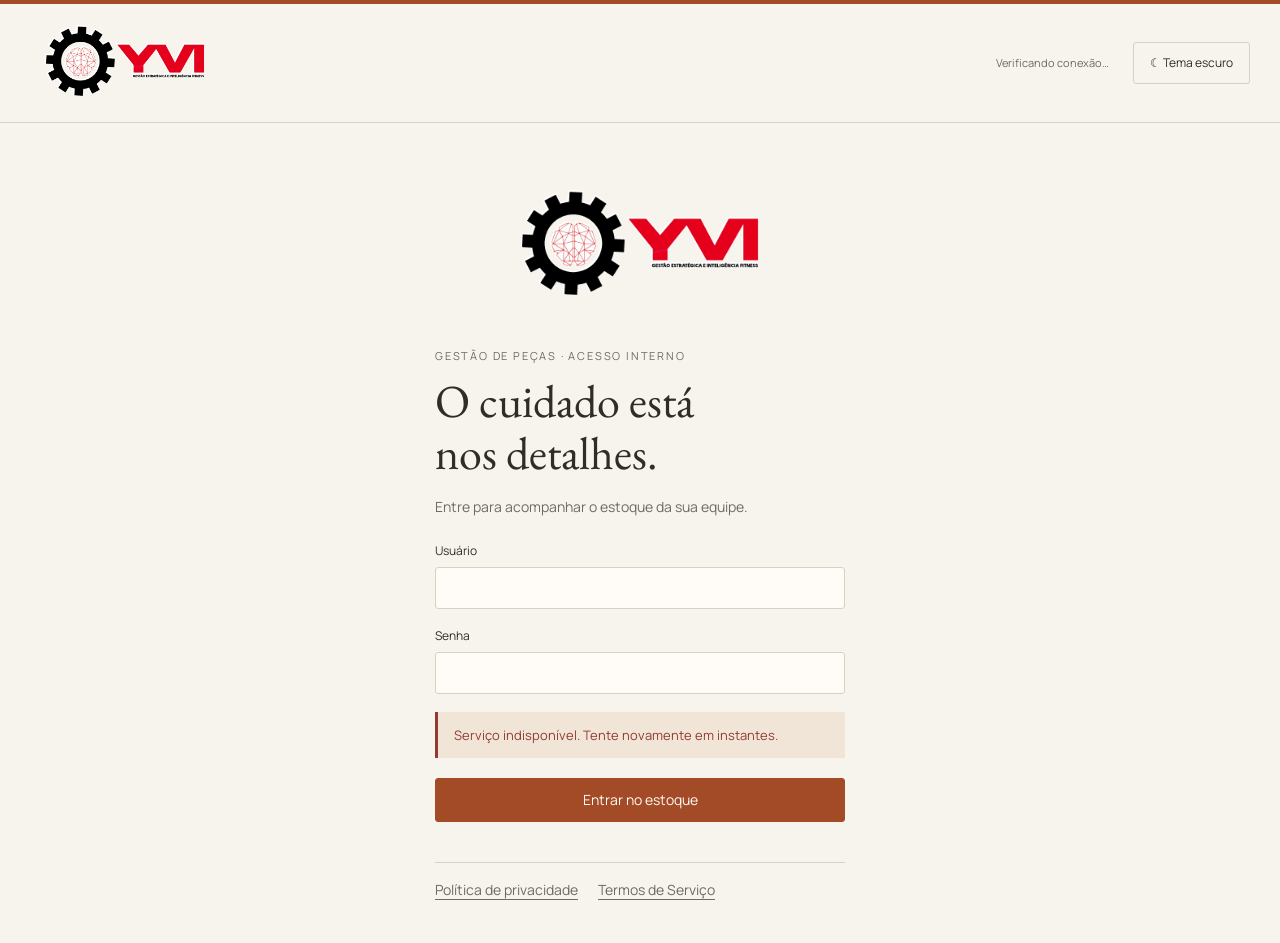
==== commit 1bd03da3: "Add files via upload" ====
--- a/templates/index.html
+++ b/templates/index.html
@@ -27,7 +27,7 @@
     </nav><div class="sidebar-footer">Cada peça,<br>no lugar certo.</div></aside>
     <main id="content" tabindex="-1"><div class="unit-toolbar"><label for="branch-filter">Filtrar por unidade<select id="branch-filter" aria-describedby="branch-scope"><option value="">Todas as academias</option></select></label><p id="branch-scope" class="muted" role="status">Exibindo informações de todas as unidades.</p></div><div id="page-status" class="notice" role="status" aria-live="polite" hidden></div><section id="page" aria-busy="true"></section></main>
   </div>
-  <section id="login-panel" class="login-panel"><div class="login-company-logo"><img src="/static/img/yvi-company-logo.png" alt="YVI — Gestão estratégica e inteligência fitness" width="1280" height="720"></div><p class="eyebrow">Gestão de peças · acesso interno</p><h1>O cuidado está<br>nos detalhes.</h1><p class="muted">Entre para acompanhar o estoque da sua equipe.</p><form id="login-form"><label>Usuário<input name="username" autocomplete="username" maxlength="100" required></label><label>Senha<input name="password" type="password" autocomplete="current-password" maxlength="128" required></label><div id="login-error" class="notice error" role="alert" hidden></div><button type="submit" class="button primary">Entrar no estoque</button></form><footer class="page-footer"><a href="/politica-de-privacidade">Política de privacidade</a></footer></section>
+  <section id="login-panel" class="login-panel"><div class="login-company-logo"><img src="/static/img/yvi-company-logo.png" alt="YVI — Gestão estratégica e inteligência fitness" width="1280" height="720"></div><p class="eyebrow">Gestão de peças · acesso interno</p><h1>O cuidado está<br>nos detalhes.</h1><p class="muted">Entre para acompanhar o estoque da sua equipe.</p><form id="login-form"><label>Usuário<input name="username" autocomplete="username" maxlength="100" required></label><label>Senha<input name="password" type="password" autocomplete="current-password" maxlength="128" required></label><div id="login-error" class="notice error" role="alert" hidden></div><button type="submit" class="button primary">Entrar no estoque</button></form><footer class="page-footer"><span class="legal-links"><a href="/politica-de-privacidade">Política de privacidade</a><a href="/termos-de-servico">Termos de Serviço</a></span></footer></section>
   <dialog id="editor" aria-labelledby="editor-title"><div class="dialog-heading"><div><p class="eyebrow" id="editor-kicker">Cadastro</p><h2 id="editor-title"></h2></div><button type="button" id="editor-close" class="button quiet">Fechar</button></div><div id="editor-content"></div></dialog>
   <div id="toast" class="toast" role="status" aria-live="polite" hidden></div>
   <noscript><p class="notice error">Ative o JavaScript no navegador para usar o sistema.</p></noscript>
--- a/static/css/style.css
+++ b/static/css/style.css
@@ -71,6 +71,7 @@
 /* Public privacy page and dashboard footer. */
 .page-footer{display:flex;justify-content:space-between;gap:1rem;flex-wrap:wrap;margin-top:2.5rem;padding-top:1rem;border-top:1px solid var(--line);font-size:.875rem;color:var(--muted)}
 .page-footer a,.privacy-page a{color:inherit;text-underline-offset:4px}
+.legal-links{display:flex;gap:1.25rem;flex-wrap:wrap}
 .privacy-page{max-width:900px;margin:0 auto;padding:3rem 1.5rem;line-height:1.75}
 .privacy-page h1{font-size:clamp(2rem,5vw,3.5rem);line-height:1.2}
 .privacy-page section{margin-top:2rem}
